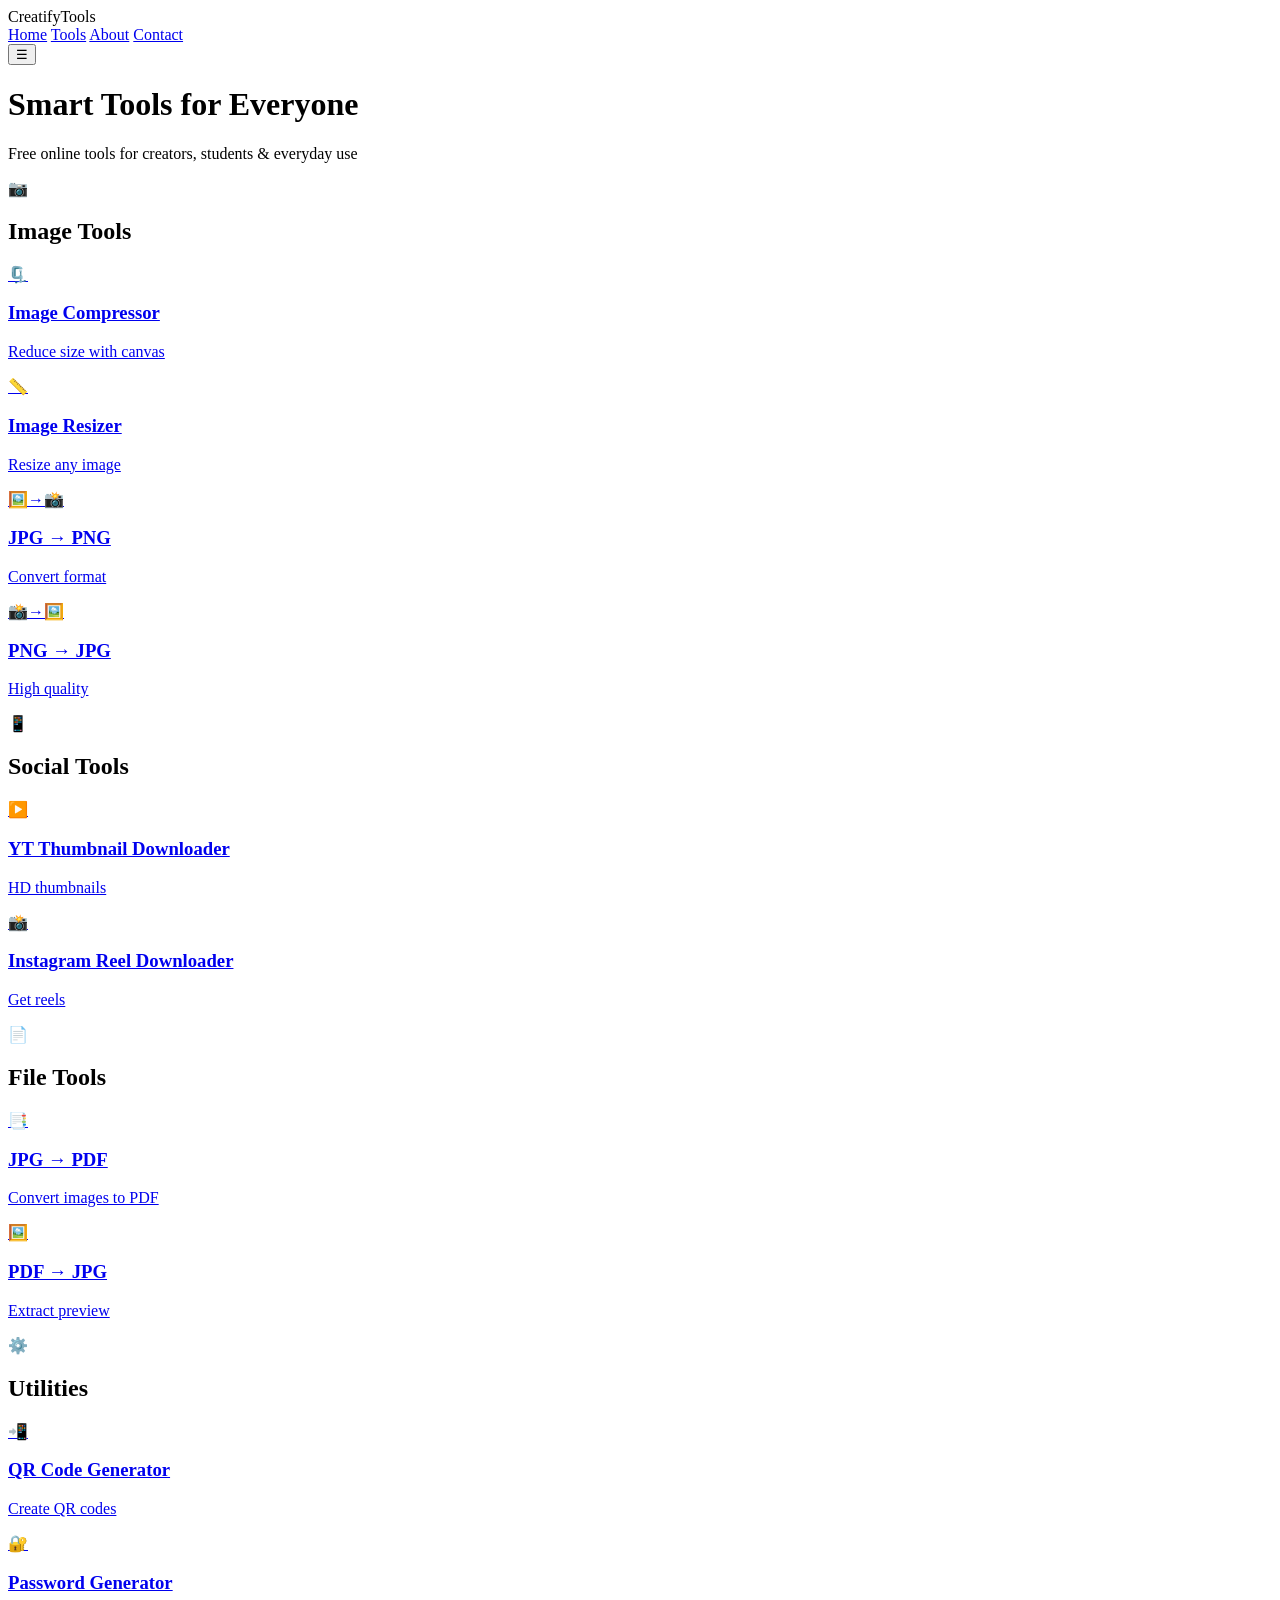
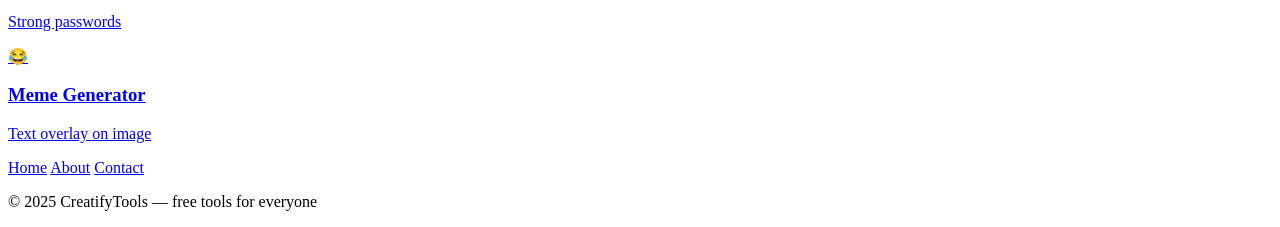
==== index.html @ c6aeb463 "Add files via upload" ====
<!DOCTYPE html>
<html lang="en">
<head>
  <meta charset="UTF-8">
  <meta name="viewport" content="width=device-width, initial-scale=1.0, viewport-fit=cover">
  <title>CreatifyTools | Smart Tools for Everyone</title>
  <link rel="stylesheet" href="css/style.css">
  <link href="https://fonts.googleapis.com/css2?family=Inter:opsz,wght@14..32,300;400;500;600;700&display=swap" rel="stylesheet">
</head>
<body>
  <div class="container">
    <nav class="navbar">
      <div class="logo">CreatifyTools</div>
      <div class="nav-links">
        <a href="index.html" class="active">Home</a>
        <a href="#" id="toolsNavLink">Tools</a>
        <a href="about.html">About</a>
        <a href="contact.html">Contact</a>
      </div>
      <button class="mobile-menu-btn" id="mobileMenuBtn">☰</button>
    </nav>
  </div>

  <div class="hero">
    <div class="container">
      <h1>Smart Tools for Everyone</h1>
      <p>Free online tools for creators, students & everyday use</p>
    </div>
  </div>

  <div class="container">
    <div class="section-title">
      <span class="title-icon">📷</span>
      <h2>Image Tools</h2>
    </div>
    <div class="card-grid">
      <a href="tools/image-compressor.html" class="tool-card"><div class="tool-icon">🗜️</div><h3>Image Compressor</h3><p>Reduce size with canvas</p></a>
      <a href="tools/image-resizer.html" class="tool-card"><div class="tool-icon">📏</div><h3>Image Resizer</h3><p>Resize any image</p></a>
      <a href="tools/jpg-to-png.html" class="tool-card"><div class="tool-icon">🖼️→📸</div><h3>JPG → PNG</h3><p>Convert format</p></a>
      <a href="tools/png-to-jpg.html" class="tool-card"><div class="tool-icon">📸→🖼️</div><h3>PNG → JPG</h3><p>High quality</p></a>
    </div>

    <div class="section-title">
      <span class="title-icon">📱</span>
      <h2>Social Tools</h2>
    </div>
    <div class="card-grid">
      <a href="tools/thumbnail-downloader.html" class="tool-card"><div class="tool-icon">▶️</div><h3>YT Thumbnail Downloader</h3><p>HD thumbnails</p></a>
      <a href="tools/instagram-downloader.html" class="tool-card"><div class="tool-icon">📸</div><h3>Instagram Reel Downloader</h3><p>Get reels</p></a>
    </div>

    <div class="section-title">
      <span class="title-icon">📄</span>
      <h2>File Tools</h2>
    </div>
    <div class="card-grid">
      <a href="tools/jpg-to-pdf.html" class="tool-card"><div class="tool-icon">📑</div><h3>JPG → PDF</h3><p>Convert images to PDF</p></a>
      <a href="tools/pdf-to-jpg.html" class="tool-card"><div class="tool-icon">🖼️</div><h3>PDF → JPG</h3><p>Extract preview</p></a>
    </div>

    <div class="section-title">
      <span class="title-icon">⚙️</span>
      <h2>Utilities</h2>
    </div>
    <div class="card-grid">
      <a href="tools/qr-generator.html" class="tool-card"><div class="tool-icon">📲</div><h3>QR Code Generator</h3><p>Create QR codes</p></a>
      <a href="tools/password-generator.html" class="tool-card"><div class="tool-icon">🔐</div><h3>Password Generator</h3><p>Strong passwords</p></a>
      <a href="tools/meme-generator.html" class="tool-card"><div class="tool-icon">😂</div><h3>Meme Generator</h3><p>Text overlay on image</p></a>
    </div>
  </div>

  <footer>
    <div class="container">
      <div class="footer-links">
        <a href="index.html">Home</a>
        <a href="about.html">About</a>
        <a href="contact.html">Contact</a>
      </div>
      <p>© 2025 CreatifyTools — free tools for everyone</p>
    </div>
  </footer>

  <script src="js/script.js"></script>
</body>
</html>
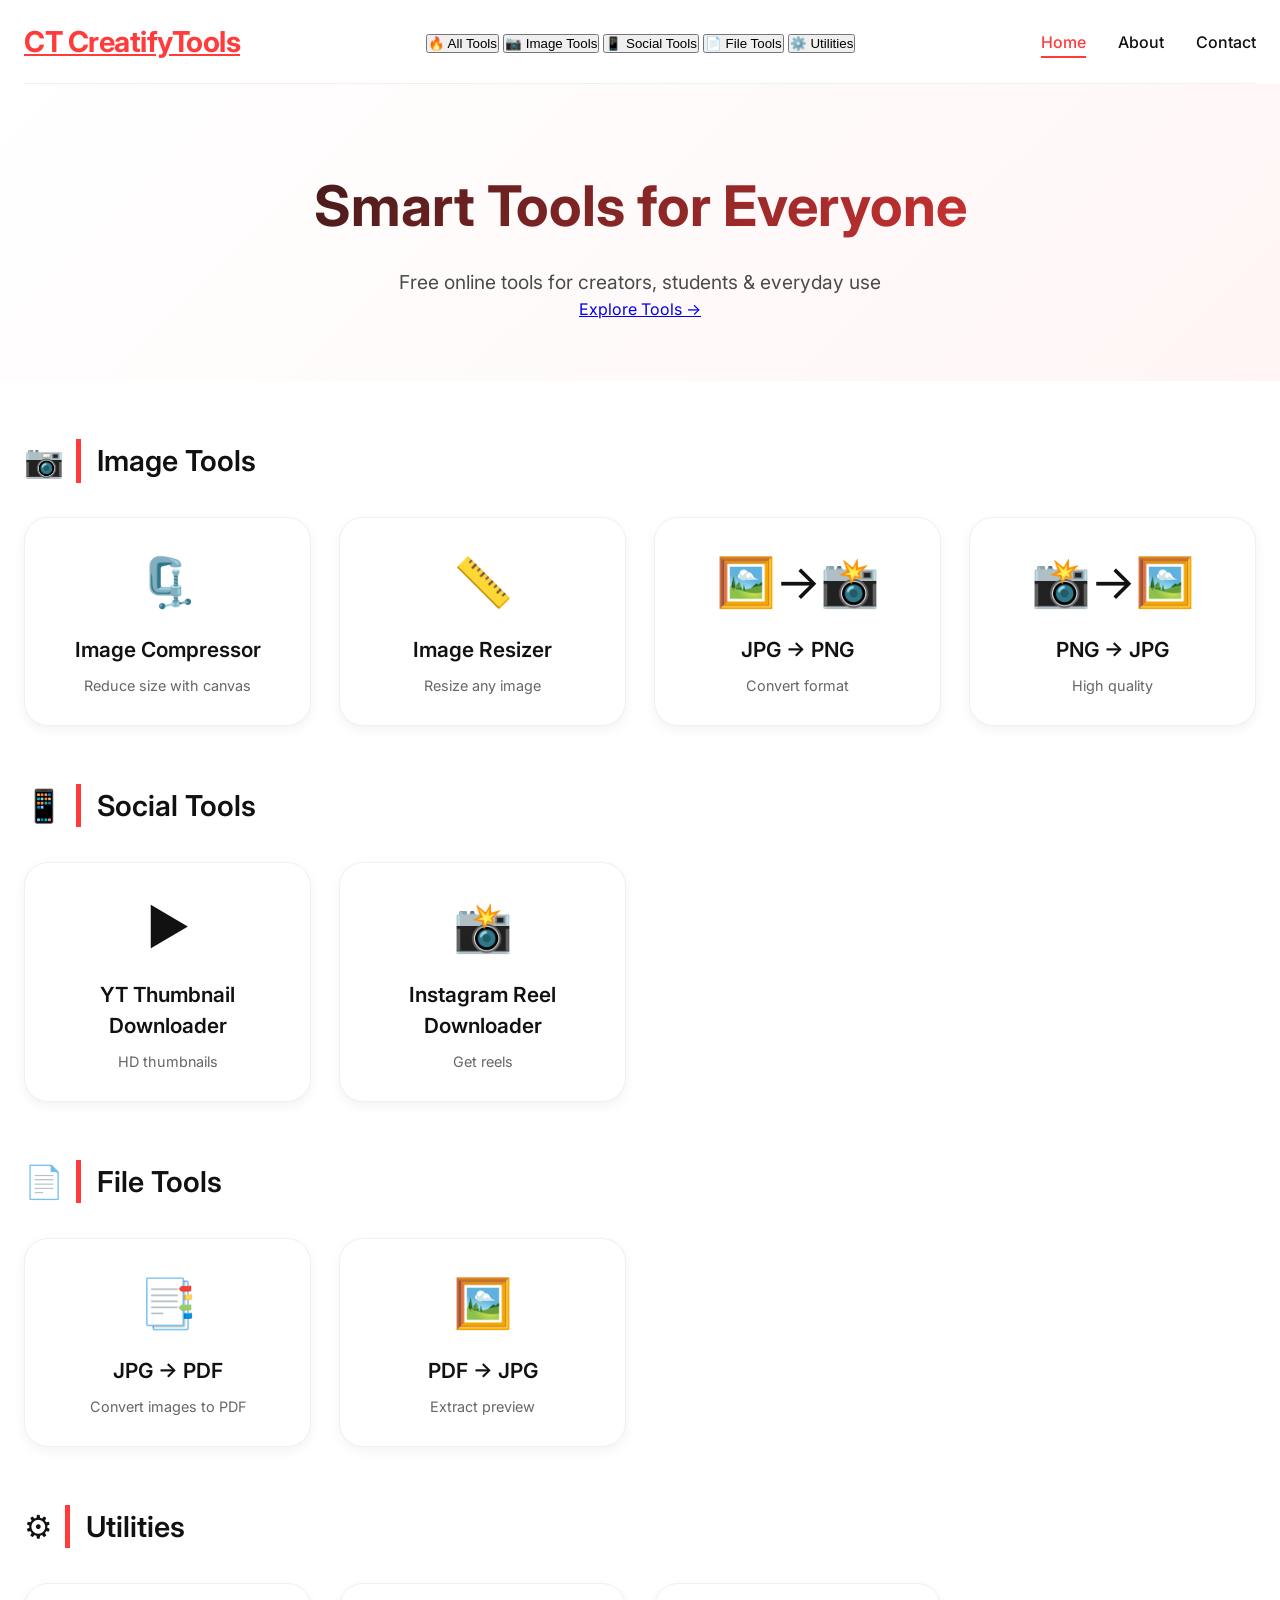
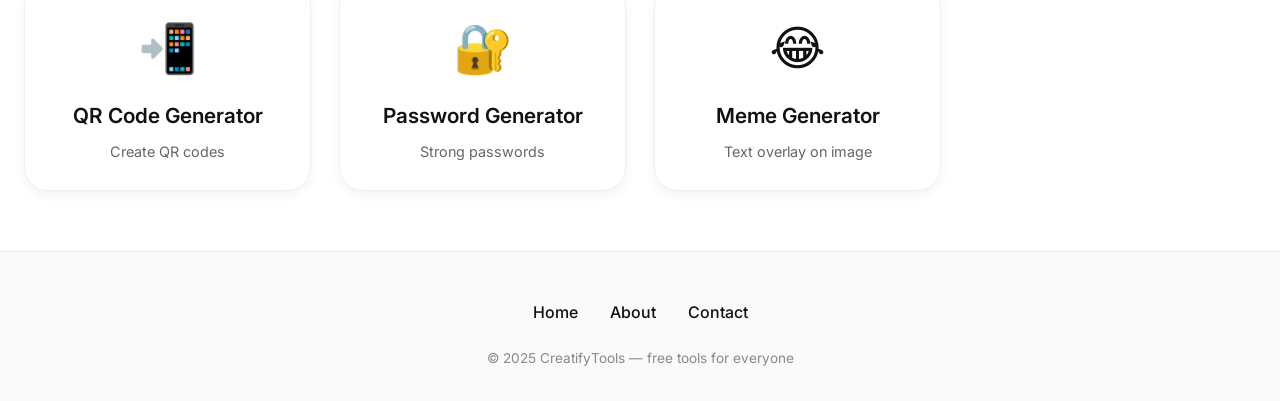
==== commit 49aea5a6: "Add files via upload" ====
--- a/index.html
+++ b/index.html
@@ -5,15 +5,29 @@
   <meta name="viewport" content="width=device-width, initial-scale=1.0, viewport-fit=cover">
   <title>CreatifyTools | Smart Tools for Everyone</title>
   <link rel="stylesheet" href="css/style.css">
-  <link href="https://fonts.googleapis.com/css2?family=Inter:opsz,wght@14..32,300;400;500;600;700&display=swap" rel="stylesheet">
+  <link href="https://fonts.googleapis.com/css2?family=Inter:opsz,wght@14..32,300;400;500;600;700;800&display=swap" rel="stylesheet">
 </head>
 <body>
+  <div class="animated-bg"></div>
+  
   <div class="container">
     <nav class="navbar">
-      <div class="logo">CreatifyTools</div>
+      <a href="index.html" class="logo">
+        <span class="logo-icon">CT</span>
+        CreatifyTools
+      </a>
+      
+      <!-- ========== TOOLS CATEGORY SELECTOR (TABS) ========== -->
+      <div class="category-tabs">
+        <button class="category-tab active" data-category="all">🔥 All Tools</button>
+        <button class="category-tab" data-category="image">📷 Image Tools</button>
+        <button class="category-tab" data-category="social">📱 Social Tools</button>
+        <button class="category-tab" data-category="file">📄 File Tools</button>
+        <button class="category-tab" data-category="utility">⚙️ Utilities</button>
+      </div>
+      
       <div class="nav-links">
         <a href="index.html" class="active">Home</a>
-        <a href="#" id="toolsNavLink">Tools</a>
         <a href="about.html">About</a>
         <a href="contact.html">Contact</a>
       </div>
@@ -25,47 +39,60 @@
     <div class="container">
       <h1>Smart Tools for Everyone</h1>
       <p>Free online tools for creators, students & everyday use</p>
+      <a href="#tools-section" class="hero-cta">Explore Tools →</a>
     </div>
   </div>
 
-  <div class="container">
-    <div class="section-title">
-      <span class="title-icon">📷</span>
-      <h2>Image Tools</h2>
-    </div>
-    <div class="card-grid">
-      <a href="tools/image-compressor.html" class="tool-card"><div class="tool-icon">🗜️</div><h3>Image Compressor</h3><p>Reduce size with canvas</p></a>
-      <a href="tools/image-resizer.html" class="tool-card"><div class="tool-icon">📏</div><h3>Image Resizer</h3><p>Resize any image</p></a>
-      <a href="tools/jpg-to-png.html" class="tool-card"><div class="tool-icon">🖼️→📸</div><h3>JPG → PNG</h3><p>Convert format</p></a>
-      <a href="tools/png-to-jpg.html" class="tool-card"><div class="tool-icon">📸→🖼️</div><h3>PNG → JPG</h3><p>High quality</p></a>
+  <div class="container" id="tools-section">
+    <!-- Image Tools Section -->
+    <div id="image-tools" class="tools-section" data-category="image">
+      <div class="section-title">
+        <span class="title-icon">📷</span>
+        <h2>Image Tools</h2>
+      </div>
+      <div class="card-grid">
+        <a href="tools/image-compressor.html" class="tool-card"><div class="tool-icon">🗜️</div><h3>Image Compressor</h3><p>Reduce size with canvas</p></a>
+        <a href="tools/image-resizer.html" class="tool-card"><div class="tool-icon">📏</div><h3>Image Resizer</h3><p>Resize any image</p></a>
+        <a href="tools/jpg-to-png.html" class="tool-card"><div class="tool-icon">🖼️→📸</div><h3>JPG → PNG</h3><p>Convert format</p></a>
+        <a href="tools/png-to-jpg.html" class="tool-card"><div class="tool-icon">📸→🖼️</div><h3>PNG → JPG</h3><p>High quality</p></a>
+      </div>
     </div>
 
-    <div class="section-title">
-      <span class="title-icon">📱</span>
-      <h2>Social Tools</h2>
-    </div>
-    <div class="card-grid">
-      <a href="tools/thumbnail-downloader.html" class="tool-card"><div class="tool-icon">▶️</div><h3>YT Thumbnail Downloader</h3><p>HD thumbnails</p></a>
-      <a href="tools/instagram-downloader.html" class="tool-card"><div class="tool-icon">📸</div><h3>Instagram Reel Downloader</h3><p>Get reels</p></a>
+    <!-- Social Tools Section -->
+    <div id="social-tools" class="tools-section" data-category="social">
+      <div class="section-title">
+        <span class="title-icon">📱</span>
+        <h2>Social Tools</h2>
+      </div>
+      <div class="card-grid">
+        <a href="tools/thumbnail-downloader.html" class="tool-card"><div class="tool-icon">▶️</div><h3>YT Thumbnail Downloader</h3><p>HD thumbnails</p></a>
+        <a href="tools/instagram-downloader.html" class="tool-card"><div class="tool-icon">📸</div><h3>Instagram Reel Downloader</h3><p>Get reels</p></a>
+      </div>
     </div>
 
-    <div class="section-title">
-      <span class="title-icon">📄</span>
-      <h2>File Tools</h2>
-    </div>
-    <div class="card-grid">
-      <a href="tools/jpg-to-pdf.html" class="tool-card"><div class="tool-icon">📑</div><h3>JPG → PDF</h3><p>Convert images to PDF</p></a>
-      <a href="tools/pdf-to-jpg.html" class="tool-card"><div class="tool-icon">🖼️</div><h3>PDF → JPG</h3><p>Extract preview</p></a>
+    <!-- File Tools Section -->
+    <div id="file-tools" class="tools-section" data-category="file">
+      <div class="section-title">
+        <span class="title-icon">📄</span>
+        <h2>File Tools</h2>
+      </div>
+      <div class="card-grid">
+        <a href="tools/jpg-to-pdf.html" class="tool-card"><div class="tool-icon">📑</div><h3>JPG → PDF</h3><p>Convert images to PDF</p></a>
+        <a href="tools/pdf-to-jpg.html" class="tool-card"><div class="tool-icon">🖼️</div><h3>PDF → JPG</h3><p>Extract preview</p></a>
+      </div>
     </div>
 
-    <div class="section-title">
-      <span class="title-icon">⚙️</span>
-      <h2>Utilities</h2>
-    </div>
-    <div class="card-grid">
-      <a href="tools/qr-generator.html" class="tool-card"><div class="tool-icon">📲</div><h3>QR Code Generator</h3><p>Create QR codes</p></a>
-      <a href="tools/password-generator.html" class="tool-card"><div class="tool-icon">🔐</div><h3>Password Generator</h3><p>Strong passwords</p></a>
-      <a href="tools/meme-generator.html" class="tool-card"><div class="tool-icon">😂</div><h3>Meme Generator</h3><p>Text overlay on image</p></a>
+    <!-- Utility Tools Section -->
+    <div id="utility-tools" class="tools-section" data-category="utility">
+      <div class="section-title">
+        <span class="title-icon">⚙️</span>
+        <h2>Utilities</h2>
+      </div>
+      <div class="card-grid">
+        <a href="tools/qr-generator.html" class="tool-card"><div class="tool-icon">📲</div><h3>QR Code Generator</h3><p>Create QR codes</p></a>
+        <a href="tools/password-generator.html" class="tool-card"><div class="tool-icon">🔐</div><h3>Password Generator</h3><p>Strong passwords</p></a>
+        <a href="tools/meme-generator.html" class="tool-card"><div class="tool-icon">😂</div><h3>Meme Generator</h3><p>Text overlay on image</p></a>
+      </div>
     </div>
   </div>
 
@@ -81,5 +108,33 @@
   </footer>
 
   <script src="js/script.js"></script>
+  <script>
+    // Category Filter Functionality
+    document.addEventListener('DOMContentLoaded', function() {
+      const tabs = document.querySelectorAll('.category-tab');
+      const sections = document.querySelectorAll('.tools-section');
+      
+      tabs.forEach(tab => {
+        tab.addEventListener('click', function() {
+          // Remove active class from all tabs
+          tabs.forEach(t => t.classList.remove('active'));
+          // Add active class to clicked tab
+          this.classList.add('active');
+          
+          const category = this.getAttribute('data-category');
+          
+          // Show/Hide sections based on category
+          sections.forEach(section => {
+            if (category === 'all' || section.getAttribute('data-category') === category) {
+              section.style.display = 'block';
+              section.style.animation = 'fadeInUp 0.5s ease';
+            } else {
+              section.style.display = 'none';
+            }
+          });
+        });
+      });
+    });
+  </script>
 </body>
 </html>
--- a/css/style.css
+++ b/css/style.css
@@ -0,0 +1,508 @@
+/* ========================================
+   CreatifyTools - Main Stylesheet
+   Theme: Red (#FF3B3B) & White
+   ======================================== */
+
+* {
+  margin: 0;
+  padding: 0;
+  box-sizing: border-box;
+}
+
+body {
+  font-family: 'Inter', system-ui, -apple-system, sans-serif;
+  background: #FFFFFF;
+  color: #111111;
+  line-height: 1.5;
+  overflow-x: hidden;
+}
+
+.container {
+  max-width: 1280px;
+  margin: 0 auto;
+  padding: 0 24px;
+}
+
+/* ========== NAVBAR ========== */
+.navbar {
+  display: flex;
+  align-items: center;
+  justify-content: space-between;
+  flex-wrap: wrap;
+  padding: 20px 0;
+  border-bottom: 1px solid #f0f0f0;
+  position: relative;
+}
+
+.logo {
+  font-size: 1.8rem;
+  font-weight: 700;
+  color: #FF3B3B;
+  letter-spacing: -0.5px;
+  transition: transform 0.2s ease;
+}
+
+.logo:hover {
+  transform: scale(1.02);
+}
+
+.nav-links {
+  display: flex;
+  gap: 32px;
+  flex-wrap: wrap;
+}
+
+.nav-links a {
+  text-decoration: none;
+  font-weight: 500;
+  color: #111;
+  transition: all 0.2s ease;
+  position: relative;
+}
+
+.nav-links a::after {
+  content: '';
+  position: absolute;
+  bottom: -4px;
+  left: 0;
+  width: 0;
+  height: 2px;
+  background: #FF3B3B;
+  transition: width 0.2s ease;
+}
+
+.nav-links a:hover::after,
+.nav-links a.active::after {
+  width: 100%;
+}
+
+.nav-links a:hover,
+.nav-links a.active {
+  color: #FF3B3B;
+}
+
+.mobile-menu-btn {
+  display: none;
+  background: none;
+  border: none;
+  font-size: 1.8rem;
+  cursor: pointer;
+  color: #111;
+}
+
+/* ========== HERO SECTION ========== */
+.hero {
+  text-align: center;
+  padding: 80px 0 60px;
+  background: linear-gradient(135deg, #fff 0%, #fff5f5 100%);
+}
+
+.hero h1 {
+  font-size: 3.5rem;
+  font-weight: 700;
+  background: linear-gradient(135deg, #111 0%, #FF3B3B 100%);
+  background-clip: text;
+  -webkit-background-clip: text;
+  color: transparent;
+  margin-bottom: 20px;
+  animation: fadeInUp 0.6s ease;
+}
+
+.hero p {
+  font-size: 1.2rem;
+  color: #4a4a4a;
+  max-width: 600px;
+  margin: 0 auto;
+  animation: fadeInUp 0.6s ease 0.1s backwards;
+}
+
+@keyframes fadeInUp {
+  from {
+    opacity: 0;
+    transform: translateY(20px);
+  }
+  to {
+    opacity: 1;
+    transform: translateY(0);
+  }
+}
+
+/* ========== SECTION TITLES ========== */
+.section-title {
+  display: flex;
+  align-items: center;
+  gap: 12px;
+  margin: 56px 0 32px 0;
+}
+
+.section-title .title-icon {
+  font-size: 2rem;
+}
+
+.section-title h2 {
+  font-size: 1.8rem;
+  font-weight: 600;
+  position: relative;
+  padding-left: 16px;
+  border-left: 5px solid #FF3B3B;
+}
+
+/* ========== CARD GRID ========== */
+.card-grid {
+  display: grid;
+  grid-template-columns: repeat(auto-fill, minmax(280px, 1fr));
+  gap: 28px;
+  margin-bottom: 48px;
+}
+
+.tool-card {
+  background: #fff;
+  border-radius: 24px;
+  padding: 28px 20px;
+  box-shadow: 0 4px 12px rgba(0, 0, 0, 0.05);
+  transition: all 0.3s cubic-bezier(0.2, 0.9, 0.4, 1.1);
+  border: 1px solid #f0f0f0;
+  text-align: center;
+  text-decoration: none;
+  display: block;
+  color: #111;
+  position: relative;
+  overflow: hidden;
+}
+
+.tool-card::before {
+  content: '';
+  position: absolute;
+  top: 0;
+  left: 0;
+  right: 0;
+  height: 3px;
+  background: #FF3B3B;
+  transform: scaleX(0);
+  transition: transform 0.3s ease;
+}
+
+.tool-card:hover::before {
+  transform: scaleX(1);
+}
+
+.tool-card:hover {
+  transform: translateY(-8px);
+  box-shadow: 0 20px 30px -12px rgba(255, 59, 59, 0.2);
+  border-color: #FF3B3B30;
+}
+
+.tool-icon {
+  font-size: 3rem;
+  margin-bottom: 16px;
+  transition: transform 0.2s ease;
+}
+
+.tool-card:hover .tool-icon {
+  transform: scale(1.1);
+}
+
+.tool-card h3 {
+  font-size: 1.3rem;
+  font-weight: 600;
+  margin-bottom: 10px;
+}
+
+.tool-card p {
+  color: #666;
+  font-size: 0.9rem;
+}
+
+/* ========== BUTTONS ========== */
+.btn {
+  background: #FF3B3B;
+  color: white;
+  border: none;
+  padding: 12px 28px;
+  border-radius: 40px;
+  font-weight: 600;
+  font-size: 0.95rem;
+  cursor: pointer;
+  transition: all 0.2s ease;
+  display: inline-block;
+  text-decoration: none;
+  font-family: inherit;
+  box-shadow: 0 2px 4px rgba(255, 59, 59, 0.2);
+}
+
+.btn:hover {
+  background: #e02e2e;
+  transform: translateY(-2px);
+  box-shadow: 0 6px 12px rgba(255, 59, 59, 0.3);
+}
+
+.btn:active {
+  transform: translateY(0);
+}
+
+.btn-secondary {
+  background: transparent;
+  border: 2px solid #FF3B3B;
+  color: #FF3B3B;
+  box-shadow: none;
+}
+
+.btn-secondary:hover {
+  background: #FF3B3B;
+  color: white;
+}
+
+/* ========== FOOTER ========== */
+footer {
+  border-top: 1px solid #eee;
+  padding: 48px 0 32px;
+  margin-top: 60px;
+  background: #fafafa;
+}
+
+.footer-links {
+  display: flex;
+  justify-content: center;
+  gap: 32px;
+  margin-bottom: 24px;
+  flex-wrap: wrap;
+}
+
+.footer-links a {
+  text-decoration: none;
+  color: #111;
+  font-weight: 500;
+  transition: color 0.2s ease;
+}
+
+.footer-links a:hover {
+  color: #FF3B3B;
+}
+
+footer p {
+  text-align: center;
+  color: #888;
+  font-size: 0.85rem;
+}
+
+/* ========== TOOL PAGE STYLES ========== */
+.tool-page-container {
+  max-width: 900px;
+  margin: 0 auto;
+  padding: 32px 24px;
+}
+
+.back-link {
+  color: #FF3B3B;
+  text-decoration: none;
+  display: inline-flex;
+  align-items: center;
+  gap: 8px;
+  margin-bottom: 32px;
+  font-weight: 500;
+  transition: gap 0.2s ease;
+}
+
+.back-link:hover {
+  gap: 12px;
+  color: #e02e2e;
+}
+
+.tool-card-custom {
+  background: #fafafa;
+  border-radius: 32px;
+  padding: 36px;
+  border: 1px solid #eee;
+  box-shadow: 0 4px 12px rgba(0, 0, 0, 0.03);
+}
+
+.tool-card-custom h1 {
+  font-size: 2rem;
+  margin-bottom: 12px;
+  color: #111;
+}
+
+.tool-card-custom > p {
+  color: #666;
+  margin-bottom: 24px;
+}
+
+input, textarea, select {
+  width: 100%;
+  padding: 14px 18px;
+  border-radius: 16px;
+  border: 1px solid #ddd;
+  font-family: inherit;
+  margin: 12px 0;
+  transition: border 0.2s ease;
+  font-size: 1rem;
+}
+
+input:focus, textarea:focus, select:focus {
+  outline: none;
+  border-color: #FF3B3B;
+  box-shadow: 0 0 0 3px rgba(255, 59, 59, 0.1);
+}
+
+.preview-area {
+  margin: 24px 0;
+  text-align: center;
+}
+
+.preview-area img {
+  max-width: 100%;
+  border-radius: 16px;
+  box-shadow: 0 4px 12px rgba(0, 0, 0, 0.1);
+}
+
+.loader {
+  width: 48px;
+  height: 48px;
+  border: 4px solid #f0f0f0;
+  border-top: 4px solid #FF3B3B;
+  border-radius: 50%;
+  animation: spin 1s linear infinite;
+  margin: 20px auto;
+  display: none;
+}
+
+@keyframes spin {
+  0% { transform: rotate(0deg); }
+  100% { transform: rotate(360deg); }
+}
+
+/* ========== RESPONSIVE DESIGN ========== */
+@media (max-width: 768px) {
+  .container {
+    padding: 0 20px;
+  }
+  
+  .navbar {
+    flex-direction: row;
+  }
+  
+  .nav-links {
+    display: none;
+    position: absolute;
+    top: 70px;
+    left: 0;
+    right: 0;
+    background: white;
+    flex-direction: column;
+    padding: 20px;
+    box-shadow: 0 10px 20px rgba(0,0,0,0.1);
+    border-radius: 16px;
+    z-index: 1000;
+  }
+  
+  .nav-links.show {
+    display: flex;
+  }
+  
+  .mobile-menu-btn {
+    display: block;
+  }
+  
+  .hero h1 {
+    font-size: 2.2rem;
+  }
+  
+  .hero p {
+    font-size: 1rem;
+  }
+  
+  .section-title h2 {
+    font-size: 1.5rem;
+  }
+  
+  .card-grid {
+    grid-template-columns: repeat(auto-fill, minmax(250px, 1fr));
+    gap: 20px;
+  }
+  
+  .tool-card-custom {
+    padding: 24px;
+  }
+  
+  .tool-card-custom h1 {
+    font-size: 1.6rem;
+  }
+}
+
+@media (max-width: 480px) {
+  .card-grid {
+    grid-template-columns: 1fr;
+  }
+  
+  .hero {
+    padding: 50px 0 40px;
+  }
+  
+  .btn {
+    padding: 10px 20px;
+    font-size: 0.85rem;
+  }
+}
+
+/* ========== ABOUT & CONTACT PAGE ========== */
+.page-hero {
+  padding: 60px 0 40px;
+}
+
+.page-hero h1 {
+  font-size: 2.5rem;
+  margin-bottom: 20px;
+  color: #FF3B3B;
+}
+
+.page-hero p {
+  font-size: 1.1rem;
+  color: #444;
+  max-width: 800px;
+  line-height: 1.6;
+  margin-bottom: 16px;
+}
+
+.contact-form-container {
+  max-width: 600px;
+  background: #f9f9f9;
+  padding: 32px;
+  border-radius: 24px;
+  margin-top: 20px;
+}
+
+.contact-info {
+  margin-top: 30px;
+  color: #444;
+}
+
+.contact-info p {
+  margin: 8px 0;
+}
+
+/* ========== DOWNLOAD PAGE ========== */
+.download-card {
+  max-width: 500px;
+  background: white;
+  border-radius: 32px;
+  padding: 48px 32px;
+  text-align: center;
+  box-shadow: 0 20px 40px rgba(0, 0, 0, 0.05);
+  border: 1px solid #f0f0f0;
+  margin: 80px auto;
+}
+
+.download-card .checkmark {
+  font-size: 64px;
+  margin-bottom: 20px;
+}
+
+.download-card h2 {
+  font-size: 28px;
+  margin-bottom: 12px;
+}
+
+.download-card p {
+  color: #666;
+  margin-bottom: 32px;
+}
